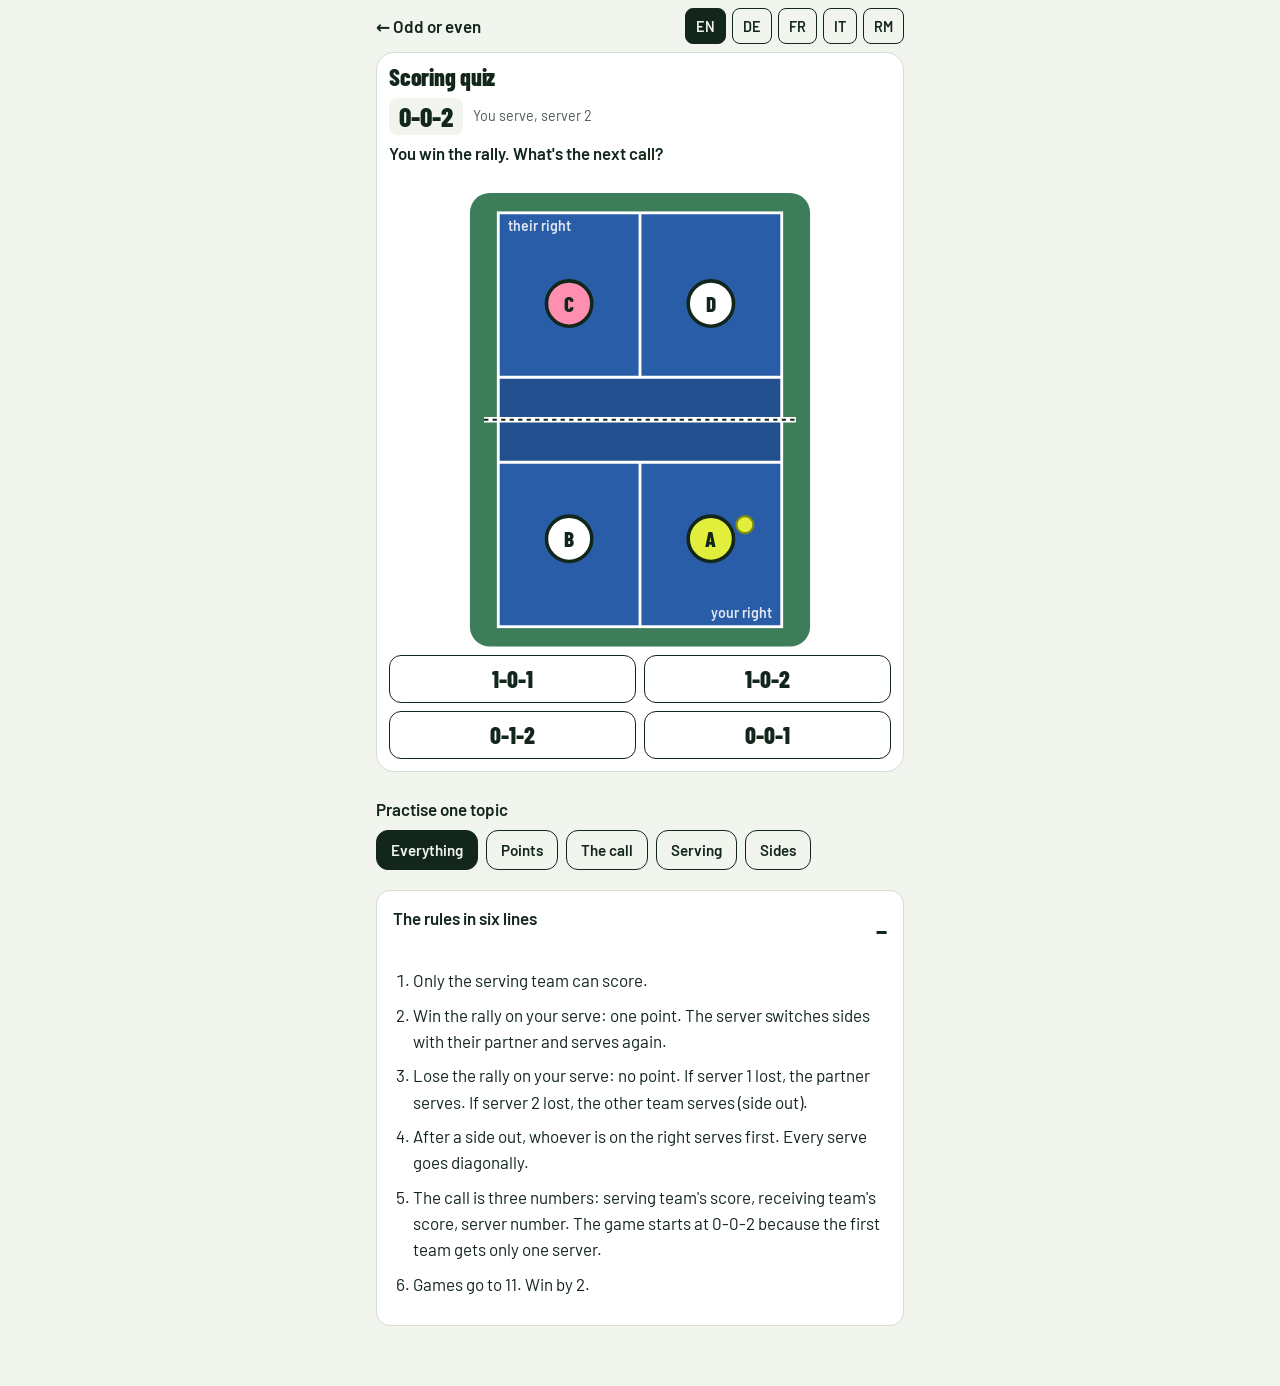
==== quiz/index.html @ fac842d4 "Fit the rally simulator on one screen and add a scoring quiz The simulator card is now at most one s" ====
<!doctype html>
<html lang="en" data-title="qTitle">
<head>
<meta charset="utf-8">
<meta name="viewport" content="width=device-width, initial-scale=1, viewport-fit=cover">
<title>Pickleball doubles scoring quiz</title>
<meta name="description" content="Practise pickleball doubles scoring: who scores, who serves next, and what the call is.">
<link rel="preconnect" href="https://fonts.googleapis.com">
<link rel="preconnect" href="https://fonts.gstatic.com" crossorigin>
<link href="https://fonts.googleapis.com/css2?family=Barlow+Condensed:wght@600;800&family=Barlow:wght@400;500;600&display=swap" rel="stylesheet">
<link rel="stylesheet" href="/shared.css">
<style>
.quizmain{max-width:560px;margin:0 auto;padding:0 16px 48px}
/* The quiz is exactly one screen: question, court and answers are always visible together. */
.screen{display:flex;flex-direction:column;gap:8px;padding:8px 0;min-height:500px;
  height:100vh;
  height:min(calc(100svh - env(safe-area-inset-top,0px) - env(safe-area-inset-bottom,0px)),780px)}
.quiz{flex:1 1 0;min-height:0;display:flex;flex-direction:column;gap:8px;padding:12px;scroll-margin:8px}
.qtop{display:flex;align-items:baseline;justify-content:space-between;gap:12px}
.qtop h1{font-size:1.5rem;margin:0}
.tally{font-size:.85rem;line-height:1.2;color:var(--muted);text-align:right}
.sit{display:flex;align-items:center;gap:10px;min-height:38px;font-size:.9rem;line-height:1.25;color:var(--muted)}
.chip{flex:none;font:800 1.7rem/1 "Barlow Condensed",sans-serif;color:var(--ink);background:var(--bg);border-radius:8px;padding:5px 10px}
.prompt{margin:0;min-height:2.5em;font-size:1.05rem;line-height:1.25;font-weight:600}

/* Answers and feedback share one fixed slot, so the court never jumps. */
.bottom{display:grid;min-height:104px}
.answers{display:grid;grid-template-columns:1fr 1fr;grid-auto-rows:1fr;gap:8px}
.answers[hidden],.fb[hidden]{display:none}
.answers button{display:flex;align-items:center;justify-content:center;border-width:1px;padding:6px 8px;font-size:.95rem;line-height:1.15}
.answers.big button{font:800 1.5rem/1.05 "Barlow Condensed",sans-serif}
.answers.locked button{cursor:default}
.answers.locked button:not(.good):not(.bad){opacity:.4}
.answers button.good{background:var(--okBg);border-color:var(--ok);color:var(--ok)}
.answers button.bad{background:var(--badBg);border-color:var(--bad);color:var(--bad)}
.tok{display:inline-flex;align-items:center;justify-content:center;width:34px;height:34px;border-radius:50%;border:2.5px solid #13261C;color:#13261C;font:800 1.1rem/1 "Barlow Condensed",sans-serif}
.fb{display:flex;align-items:stretch;gap:10px}
.fb p{flex:1;align-self:center;margin:0;font-size:.875rem;line-height:1.3}
.fb b.ok{color:var(--ok)}
.fb b.bad{color:var(--bad)}
.fb button{flex:none;min-width:84px}

.below{padding-top:16px}
.topics{display:flex;flex-wrap:wrap;gap:8px;margin-bottom:20px}
.topics button{min-height:40px;padding:6px 14px;border-width:1px;font-size:.95rem}
.topics button[aria-pressed="true"]{background:var(--ink);color:var(--bg)}

/* Short and wide (a phone on its side): court on the left, question and answers beside it. */
@media (max-height:520px) and (min-width:600px){
  .screen{height:auto;min-height:0}
  .quiz{flex:none;display:grid;grid-template-columns:minmax(180px,34%) 1fr;column-gap:16px;align-content:start}
  .quiz .court-box{grid-column:1;grid-row:1 / span 4;min-height:0}
  .quiz > :not(.court-box){grid-column:2}
}
</style>
</head>
<body>
<main class="quizmain">
  <div class="screen">
    <div class="topbar">
      <a class="navlink" href="/" data-keep-lang data-i="qBack"></a>
      <nav class="langs" aria-label="Language">
        <button data-lang="en" lang="en">EN</button>
        <button data-lang="de" lang="de">DE</button>
        <button data-lang="fr" lang="fr">FR</button>
        <button data-lang="it" lang="it">IT</button>
        <button data-lang="rm" lang="rm">RM</button>
      </nav>
    </div>
    <section class="card quiz" id="quiz">
      <div class="qtop">
        <h1 data-i="qH1"></h1>
        <span class="tally" id="tally"></span>
      </div>
      <div class="sit" id="sit"></div>
      <p class="prompt" id="prompt" aria-live="polite"></p>
      <div class="court-box" id="court"></div>
      <div class="bottom">
        <div class="answers" id="answers"></div>
        <div class="fb" id="fb" hidden>
          <p id="fbText" aria-live="polite"></p>
          <button class="primary" id="next" data-i="next"></button>
        </div>
      </div>
    </section>
  </div>

  <div class="below">
    <p class="q" data-i="topic"></p>
    <div class="topics" id="topics" role="group" data-ia="topic">
      <button data-topic="all" data-i="tAll"></button>
      <button data-topic="points" data-i="tPoints"></button>
      <button data-topic="call" data-i="tCall"></button>
      <button data-topic="serve" data-i="tServe"></button>
      <button data-topic="sides" data-i="tSides"></button>
    </div>
    <details class="more" open>
      <summary data-i="rulesT"></summary>
      <div class="body" data-ih="rulesB"></div>
    </details>
  </div>
</main>

<script src="/shared.js"></script>
<script>
(function(){
"use strict";
var PB = window.PB, t = PB.t;
function el(id){ return document.getElementById(id); }
var card = el("quiz"), ansEl = el("answers"), fbEl = el("fb"), nextBtn = el("next");
var court = PB.mountCourt(el("court"));

/* Question types per topic. A type listed twice comes up twice as often. */
var BAG = {
  points:["happens","happens","happens","over"],
  call:["call","nextcall"],
  serve:["who","who","recv"],
  sides:["where","where","imp"]
};
BAG.all = BAG.points.concat(BAG.call, BAG.call, BAG.serve, BAG.sides);
var topic = "all", q = null, phase = "ask", picked = -1, lastType = "", timer = null;
var tally = { n:0, r:0, streak:0 };

function rnd(n){ return Math.floor(Math.random()*n); }
function pick(a){ return a[rnd(a.length)]; }
function shuffle(a){ for(var i=a.length-1;i>0;i--){ var j = rnd(i+1), x = a[i]; a[i] = a[j]; a[j] = x; } return a; }
function uniq(list, not){ var out = []; list.forEach(function(x){ if(x !== not && out.indexOf(x) < 0) out.push(x); }); return out; }

/* A position that really can happen: play a random number of rallies from 0-0-2. */
function randState(){
  var s = PB.fresh(), n = rnd(28);
  for(var i=0;i<n;i++){
    var r = PB.step(s, Math.random() < .5 ? "us" : "them");
    if(r.st.us > 9 || r.st.them > 9) break;
    s = r.st;
  }
  return s;
}
/* Players placed by score alone (even: starter on the right). Used when nobody is serving in the picture. */
function posState(us, them){
  var s = PB.fresh();
  s.us = us; s.them = them; s.first = false;
  s.right.us = us % 2 ? "B" : "A";
  s.right.them = them % 2 ? "D" : "C";
  return s;
}
/* A position plus one rally. One time in seven it is the very first serve, where the one-server rule bites. */
function scenario(){
  var s = Math.random() < .15 ? PB.fresh() : randState();
  var w = Math.random() < .5 ? "us" : "them";
  var r = PB.step(s, w);
  return { s:s, w:w, st:r.st, ev:r.ev };
}

function chip(x){ return '<b class="chip">'+x+'</b>'; }
function who(s){ return t(s.serving==="us" ? "youServe" : "theyServe") + ", " + t("server") + " " + s.num; }
function sitCall(s){ return chip(PB.callOf(s)) + "<span>" + who(s) + "</span>"; }
var FILL = { A:"var(--ball)", B:"#fff", C:"var(--them)", D:"#fff" };
function tok(p){ return '<span class="tok" style="background:'+FILL[p]+'">'+p+'</span>'; }
function toks(){ return ["A","B","C","D"].map(tok); }
function why(sc){
  if(sc.ev === "point") return t("xPoint");
  if(sc.ev === "second") return t("xSecond");
  return t(sc.s.first ? "xFirst" : "xOut");
}

/* Each generator returns: state (+draw options) to show, optional after (what the court shows once answered),
   ok (index of the right option) and view(), which builds the texts in the current language. */
var G = {
  happens:function(){
    var sc = scenario(), mate = PB.partner[sc.s.server];
    return { state:sc.s, after:{state:sc.st},
      ok: sc.ev==="point" ? (sc.w==="us" ? 0 : 1) : sc.ev==="second" ? 2 : 3,
      view:function(){ return { sit:sitCall(sc.s), sitAfter:sitCall(sc.st), prompt:t(sc.w==="us" ? "pWinUs" : "pWinThem"),
        opts:[t("oPtUs"), t("oPtThem"), t("oSecond",{p:mate}), t("oOut")], why:why(sc) }; } };
  },
  over:function(){
    var c = pick([[11,9],[11,10],[12,10],[10,8],[12,11],[11,7],[13,11],[10,10],[9,7],[14,12],[11,5],[10,9]]);
    var flip = Math.random() < .5, us = flip ? c[1] : c[0], them = flip ? c[0] : c[1];
    var over = c[0] >= 11 && c[0] - c[1] >= 2;
    return { state:posState(us, them), draw:{ball:false}, ok: over ? 0 : 1,
      view:function(){ return { sit:chip(t("sitScores",{us:us,them:them})), prompt:t("pOver"), opts:[t("yes"), t("no")],
        why:t(over ? "xOverYes" : c[0] < 11 ? "xOverNo11" : "xOverNo2") }; } };
  },
  call:function(){
    var start = Math.random() < .2, s = PB.fresh();
    if(!start){ do { s = randState(); } while(s.us === s.them); }
    var S = s[s.serving], R = s[PB.other(s.serving)], n = s.num, m = 3 - n, right = PB.callOf(s);
    /* Receivers' score first is the classic slip, so it is always on offer. */
    var wrong = start ? ["0-0-1","0-0","2-0-0"]
      : uniq([R+"-"+S+"-"+n].concat(shuffle([S+"-"+R+"-"+m, R+"-"+S+"-"+m, n+"-"+S+"-"+R, S+"-"+R])), right).slice(0,3);
    var opts = shuffle(wrong.concat([right]));
    return { state:s, ok:opts.indexOf(right),
      view:function(){ return {
        sit:chip("?") + "<span>" + t("sitScores",{us:s.us,them:s.them}) + "<br>" + (start ? t("sitFirst") : who(s)) + "</span>",
        sitAfter:sitCall(s), prompt:t("pCall"), opts:opts, why:t(start ? "xStartCall" : "xCall",{call:right}) }; } };
  },
  nextcall:function(){
    var sc = scenario(), s = sc.s, S = s[s.serving], R = s[PB.other(s.serving)], n = s.num, right = PB.callOf(sc.st);
    /* The three things that can happen, plus two where the receivers wrongly get a point. */
    var wrong = uniq(shuffle([(S+1)+"-"+R+"-"+n, S+"-"+R+"-"+(3-n), R+"-"+S+"-1", S+"-"+(R+1)+"-"+n, (R+1)+"-"+S+"-1"]), right).slice(0,3);
    var opts = shuffle(wrong.concat([right]));
    return { state:s, after:{state:sc.st}, ok:opts.indexOf(right),
      view:function(){ return { sit:sitCall(s), sitAfter:sitCall(sc.st), prompt:t(sc.w==="us" ? "pNextUs" : "pNextThem"),
        opts:opts, why:why(sc) + " " + t("xNow",{call:right}) }; } };
  },
  who:function(){
    var sc = scenario(), p = sc.st.server;
    return { state:sc.s, after:{state:sc.st, draw:{mark:p}}, ok:"ABCD".indexOf(p),
      view:function(){ return { sit:sitCall(sc.s), sitAfter:sitCall(sc.st), prompt:t(sc.w==="us" ? "pWhoUs" : "pWhoThem"), opts:toks(),
        why: sc.ev==="point" ? t("xSame",{p:p}) : sc.ev==="second" ? t("xPartner",{p:p})
          : t(sc.s.first ? "xFirst" : "xOutHead") + " " + t("xRight",{p:p}) }; } };
  },
  recv:function(){
    var s = randState(), srv = s.server, rt = PB.other(s.serving);
    var rc = PB.sideOf(s, srv)==="right" ? s.right[rt] : PB.partner[s.right[rt]];
    return { state:s, after:{state:s, draw:{mark:rc, aim:[srv, rc]}}, ok:"ABCD".indexOf(rc),
      view:function(){ return { sit:sitCall(s), prompt:t("pRecv",{p:srv}), opts:toks(), why:t("xDiag",{p:rc}) }; } };
  },
  where:function(){
    var mine = Math.random() < .5, team = mine ? "us" : "them", p = mine ? "A" : "C", n = rnd(11);
    var s = posState(mine ? n : 0, mine ? 0 : n);
    /* Buttons sit under the spot they name: the other team faces us, so their right is on our left. */
    var sides = mine ? ["left","right"] : ["right","left"];
    return { state:s, draw:{hide:mine ? "AB" : "CD", ghost:team, ball:false}, after:{state:s, draw:{ball:false, mark:p}}, ok:sides.indexOf(n % 2 ? "left" : "right"),
      view:function(){ return { sit:"<span>" + t(mine ? "you" : "them") + "</span>" + chip(n), prompt:t(mine ? "pWhereUs" : "pWhereThem",{n:n,p:p}),
        opts:sides.map(function(x){ return t(x); }), why:t(n % 2 ? "xOdd" : "xEven",{n:n,p:p}) }; } };
  },
  imp:function(){
    var mine = Math.random() < .5, team = mine ? "us" : "them", p = mine ? "A" : "C", odd = Math.random() < .5;
    var ODD = [1,3,5,7,9], EVEN = [0,2,4,6,8,10];
    var fits = shuffle((odd ? ODD : EVEN).slice()).slice(0,3), wrong = pick(odd ? EVEN : ODD);
    var nums = fits.concat([wrong]).sort(function(a,b){ return a-b; });
    var s = posState(mine ? fits[0] : 0, mine ? 0 : fits[0]);
    return { state:s, draw:{ball:false, start:team}, after:{state:s, draw:{ball:false, start:team, mark:p}}, ok:nums.indexOf(wrong),
      view:function(){ return { sit:"<span>" + t(mine ? "you" : "them") + "</span>" + chip("?"), prompt:t(mine ? "pImpUs" : "pImpThem",{p:p}),
        opts:nums.map(String), why:t(odd ? "xImpOdd" : "xImpEven",{p:p,n:wrong}) }; } };
  }
};

function show(){
  var v = q.view(), done = phase !== "ask", ok = picked === q.ok;
  el("sit").innerHTML = done && v.sitAfter ? v.sitAfter : v.sit;
  el("prompt").textContent = v.prompt;
  if(done && q.after) court.draw(q.after.state, q.after.draw); else court.draw(q.state, q.draw);
  ansEl.className = "answers" + (q.type === "happens" ? "" : " big") + (done ? " locked" : "");
  ansEl.innerHTML = "";
  v.opts.forEach(function(html, i){
    var b = document.createElement("button");
    b.type = "button";
    b.innerHTML = html;
    if(done){
      b.setAttribute("aria-disabled", "true");
      if(i === q.ok) b.className = "good"; else if(i === picked) b.className = "bad";
    }
    b.onclick = function(){ answer(i); };
    ansEl.appendChild(b);
  });
  ansEl.hidden = phase === "done";
  fbEl.hidden = phase !== "done";
  el("fbText").innerHTML = phase === "done" ? '<b class="'+(ok ? "ok" : "bad")+'">'+(ok ? "✓ " : "✗ ")+t(ok ? "qRight" : "qWrong")+"</b> "+v.why : "";
  el("tally").textContent = tally.n ? t("qScore",{r:tally.r,n:tally.n}) + (tally.streak > 1 ? " · " + t("qStreak",{n:tally.streak}) : "") : "";
}
function fit(){
  var calm = window.matchMedia && matchMedia("(prefers-reduced-motion: reduce)").matches;
  try{ card.scrollIntoView({block:"nearest", behavior:calm ? "auto" : "smooth"}); }catch(e){}
}
function newQ(){
  var bag = BAG[topic], type = pick(bag);
  if(type === lastType) type = pick(bag);
  lastType = type;
  q = G[type]();
  q.type = type;
  phase = "ask"; picked = -1;
  show();
}
/* The tapped button shows right or wrong for a moment, then the explanation takes its place. */
function answer(i){
  if(phase !== "ask") return;
  picked = i; phase = "flash";
  tally.n++;
  if(i === q.ok){ tally.r++; tally.streak++; } else { tally.streak = 0; }
  show(); fit();
  timer = setTimeout(function(){
    phase = "done"; show();
    try{ nextBtn.focus({preventScroll:true}); }catch(e){}
  }, 700);
}
nextBtn.onclick = function(){ if(phase === "done"){ newQ(); fit(); } };
document.addEventListener("keydown", function(e){
  if(e.metaKey || e.ctrlKey || e.altKey) return;
  var n = "1234".indexOf(e.key);
  if(phase === "ask" && n >= 0 && n < ansEl.children.length) answer(n);
});

var chips = Array.prototype.slice.call(el("topics").children);
function setTopic(x, user){
  topic = BAG[x] ? x : "all";
  chips.forEach(function(b){ b.setAttribute("aria-pressed", b.getAttribute("data-topic") === topic); });
  try{
    var u = new URL(location.href);
    if(topic === "all") u.searchParams.delete("topic"); else u.searchParams.set("topic", topic);
    history.replaceState(null, "", u);
  }catch(e){}
  if(user){ clearTimeout(timer); lastType = ""; newQ(); fit(); }
}
chips.forEach(function(b){ b.onclick = function(){ setTopic(b.getAttribute("data-topic"), true); }; });

var first = "all";
try{ first = new URLSearchParams(location.search).get("topic") || "all"; }catch(e){}
setTopic(first, false);
newQ();
PB.initLang(show);
})();
</script>
</body>
</html>
---- shared.css ----
/* Shared by / and /quiz/: colours, type, buttons, the card and the court. */
:root{
  --bg:#F1F5EE; --surface:#FFFFFF; --ink:#13261C; --muted:#4A5C52; --line:#D5DED6;
  --court:#2A5DA8; --kitchen:#22508F; --surround:#3E7D5A;
  --ball:#E2EE3C; --ballEdge:#7F8A10; --them:#FF8FB1;
  --ok:#1F7A45; --okBg:#E3F3E8; --bad:#B3261E; --badBg:#FBE6E4;
  color-scheme: light;
  box-sizing:border-box;
  padding-top:env(safe-area-inset-top,0px);
  padding-bottom:env(safe-area-inset-bottom,0px);
}
@media (prefers-color-scheme: dark){
  :root:not([data-theme="light"]){
    --bg:#0E1C15; --surface:#16281F; --ink:#E9F0EA; --muted:#A9BBB0; --line:#2B4236;
    --surround:#2F6247; --ok:#7BD69B; --okBg:#173A26; --bad:#FF9C92; --badBg:#3C1C19;
    color-scheme: dark;
  }
}
:root[data-theme="dark"]{
  --bg:#0E1C15; --surface:#16281F; --ink:#E9F0EA; --muted:#A9BBB0; --line:#2B4236;
  --surround:#2F6247; --ok:#7BD69B; --okBg:#173A26; --bad:#FF9C92; --badBg:#3C1C19;
  color-scheme: dark;
}
*,*::before,*::after{box-sizing:inherit}
html{scroll-padding-top:env(safe-area-inset-top,0px)}
body{margin:0;background:var(--bg);color:var(--ink);font:400 1.0625rem/1.55 Barlow,system-ui,-apple-system,"Segoe UI",sans-serif}
h1,h2,.num{font-family:"Barlow Condensed","Arial Narrow",Barlow,sans-serif;font-weight:800;letter-spacing:-.01em;line-height:1.02}
p{margin:0 0 14px}
.muted{color:var(--muted)}

button,.btn{font:600 1rem Barlow,sans-serif;border-radius:12px;border:2px solid var(--ink);background:transparent;color:var(--ink);padding:13px 10px;cursor:pointer;min-height:48px}
button.primary{background:var(--ink);color:var(--bg)}
button:focus-visible,a:focus-visible{outline:3px solid var(--court);outline-offset:2px}
.btn{display:flex;align-items:center;justify-content:center;text-align:center;text-decoration:none}

.topbar{display:flex;align-items:center;justify-content:space-between;flex-wrap:wrap;gap:6px 12px}
.navlink{display:inline-flex;align-items:center;min-height:36px;color:var(--ink);font-weight:600;text-decoration:none}
.langs{display:flex;gap:6px;justify-content:flex-end;margin-left:auto}
.langs button{min-height:36px;padding:4px 10px;border-width:1px;font-size:.9rem;font-weight:600;border-radius:8px}
.langs button[aria-pressed="true"]{background:var(--ink);color:var(--bg)}

.card{background:var(--surface);border:1px solid var(--line);border-radius:18px;padding:16px}
.q{font-weight:600;margin:0 0 8px}
.tag{display:inline-block;font:800 .95rem "Barlow Condensed",sans-serif;padding:1px 8px;border-radius:6px;margin-right:4px}
.tag.even{background:var(--court);color:#fff}
.tag.odd{background:var(--ball);color:#13261C}

/* The court fills whatever height its card has left, so the card can be sized to the screen. */
.court-box{position:relative;flex:1 1 0;min-height:160px}
.court-box svg{position:absolute;top:0;left:0;width:100%;height:100%;display:block}
.p{transition:transform .6s cubic-bezier(.5,0,.2,1),opacity .3s}
.p circle{stroke-width:2.5}
.p text{font:800 15px "Barlow Condensed",sans-serif;text-anchor:middle;dominant-baseline:central}
.ball{transition:transform .45s ease,opacity .3s}
.start,.ghost,.ring,.aim{transition:opacity .3s}
.ghost text{font:800 16px "Barlow Condensed",sans-serif;fill:#fff;text-anchor:middle;dominant-baseline:central}
.side-tag{font:600 10px Barlow,sans-serif;fill:#fff;opacity:.85}

details.more{background:var(--surface);border:1px solid var(--line);border-radius:14px;margin:12px 0}
details.more summary{cursor:pointer;list-style:none;padding:14px 44px 14px 16px;font-weight:600;position:relative;min-height:48px}
details.more summary::-webkit-details-marker{display:none}
details.more summary::after{content:"+";position:absolute;right:16px;top:50%;transform:translateY(-50%);font:800 1.6rem "Barlow Condensed",sans-serif}
details.more[open] summary::after{content:"−"}
details.more .body{padding:0 16px 14px}
details.more ol{padding-left:1.2em;margin:0 0 14px}
details.more li{margin-bottom:8px}

@media (prefers-reduced-motion: reduce){ .p,.ball,.start,.ghost,.ring,.aim{transition:none} }
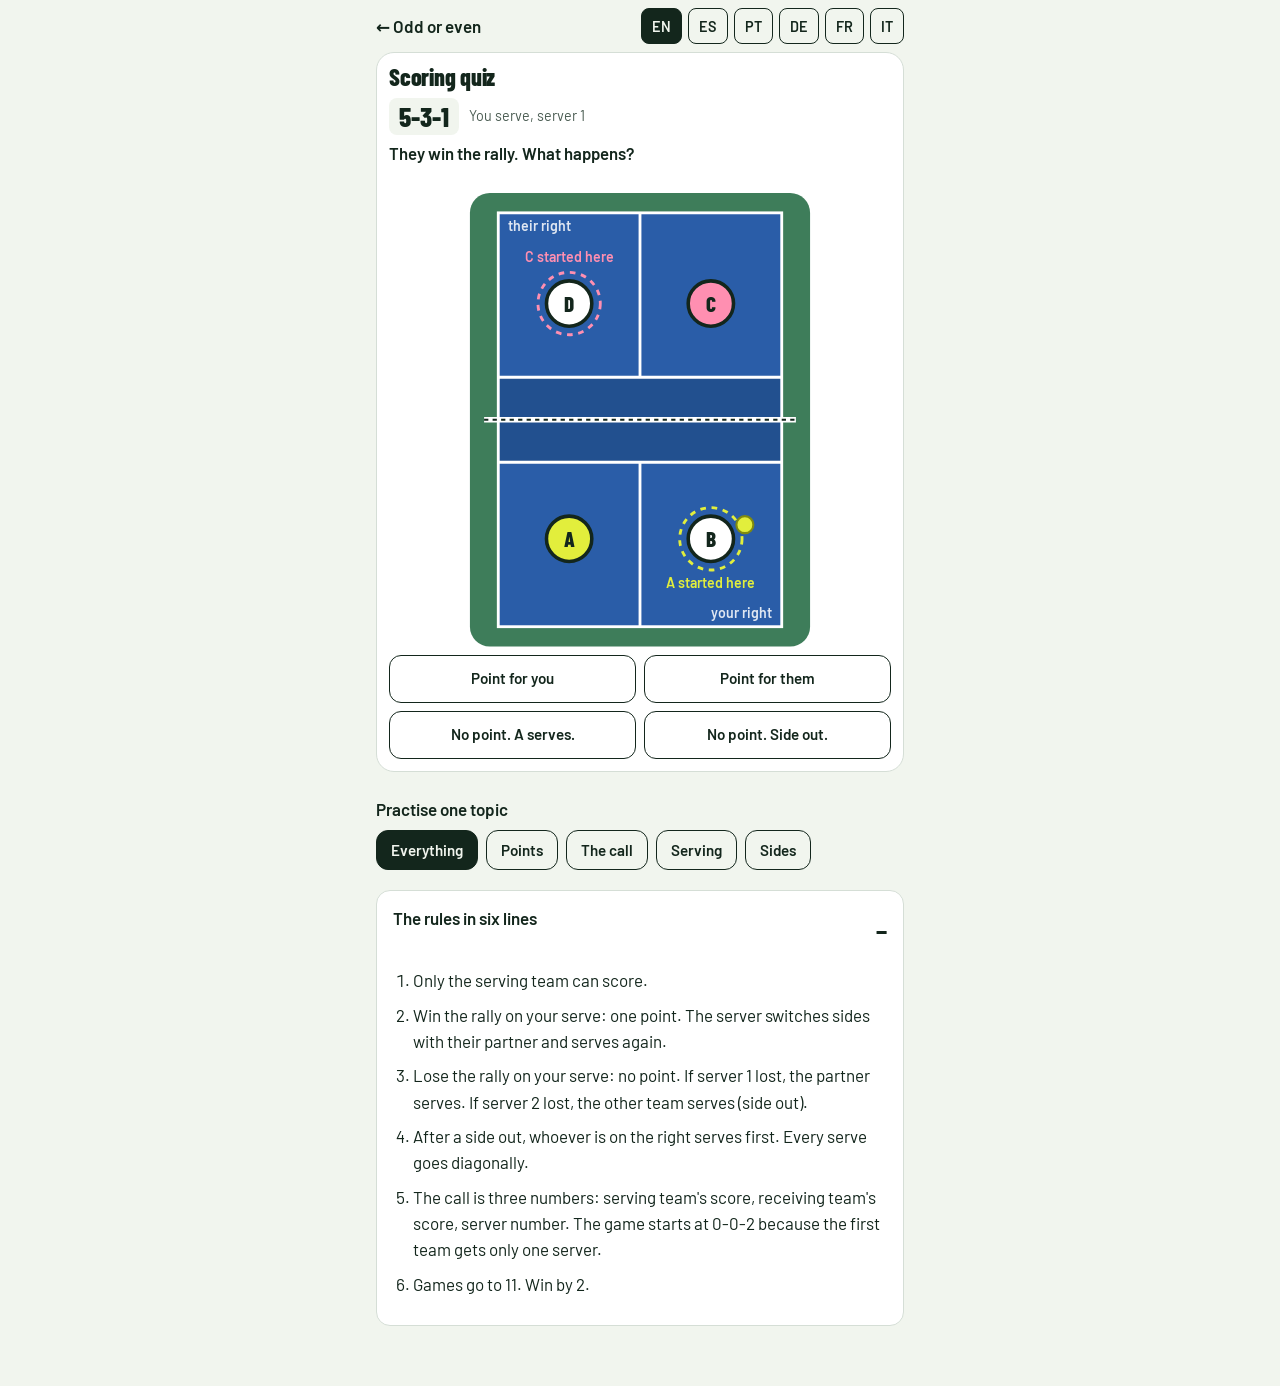
==== commit 69948738: "Neutral wording, drop Romansh, add Spanish and Portuguese - Rename "Settle it" to "Check a score" an" ====
--- a/quiz/index.html
+++ b/quiz/index.html
@@ -61,10 +61,11 @@
       <a class="navlink" href="/" data-keep-lang data-i="qBack"></a>
       <nav class="langs" aria-label="Language">
         <button data-lang="en" lang="en">EN</button>
+        <button data-lang="es" lang="es">ES</button>
+        <button data-lang="pt" lang="pt">PT</button>
         <button data-lang="de" lang="de">DE</button>
         <button data-lang="fr" lang="fr">FR</button>
         <button data-lang="it" lang="it">IT</button>
-        <button data-lang="rm" lang="rm">RM</button>
       </nav>
     </div>
     <section class="card quiz" id="quiz">
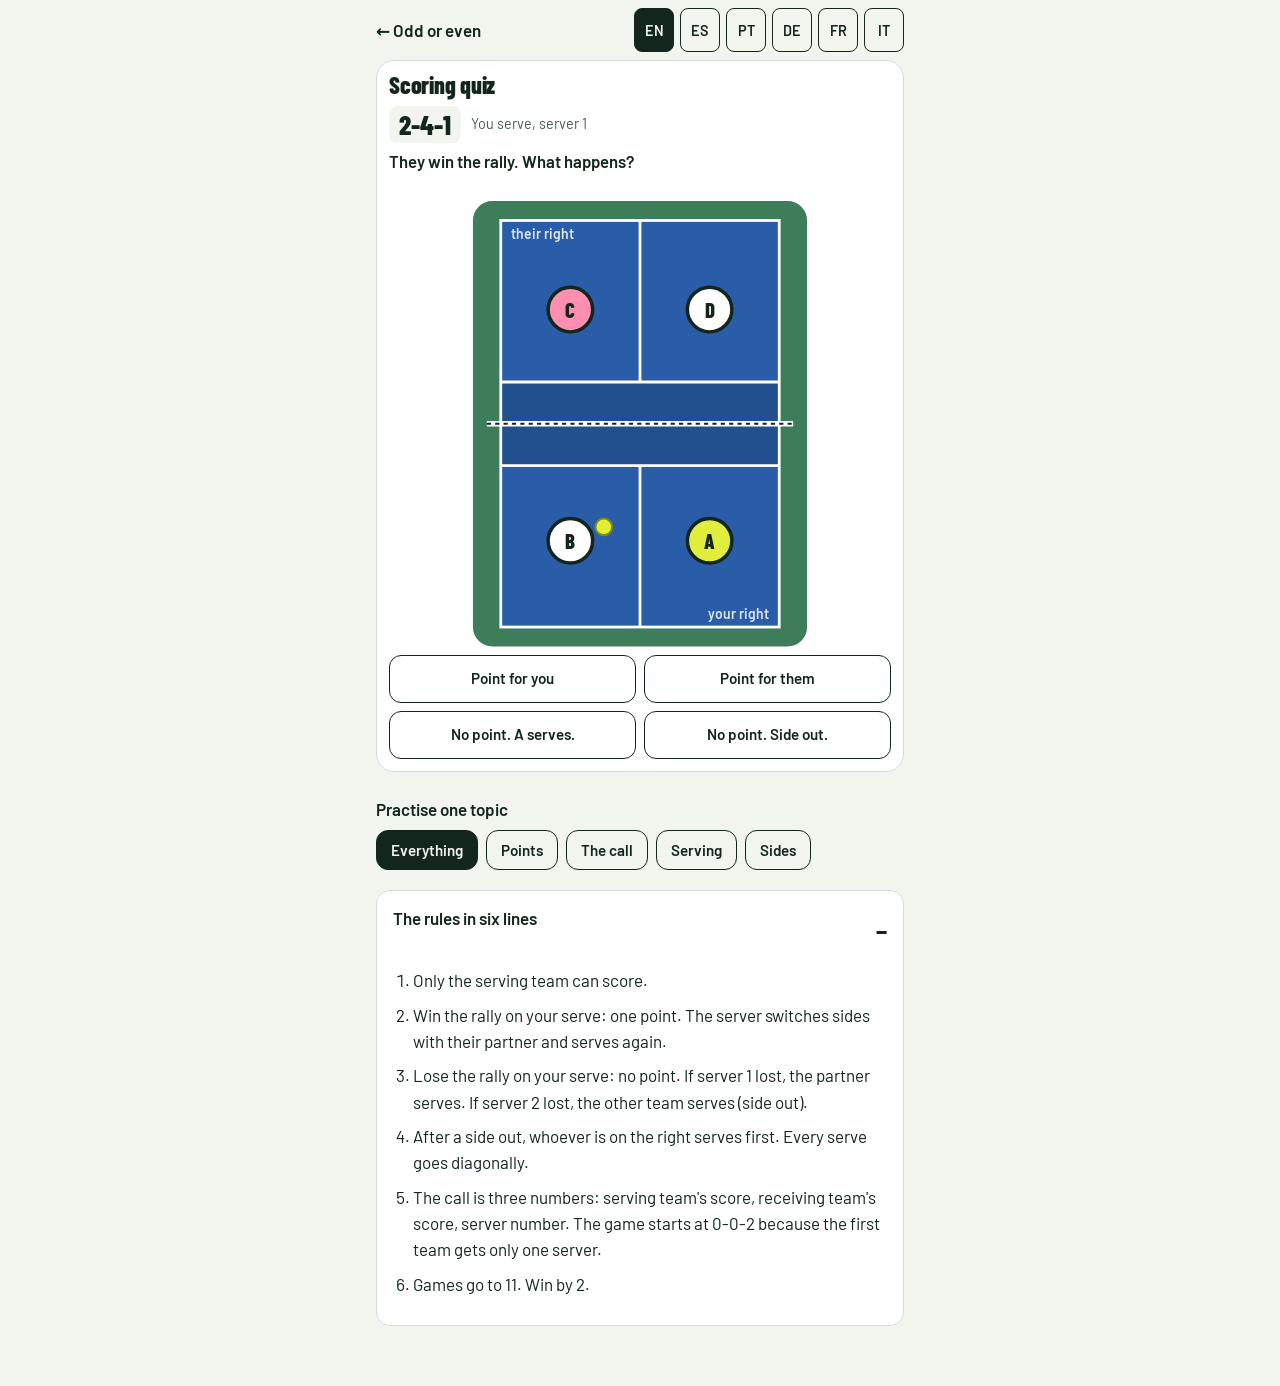
==== commit bbe4f1d4: "Friendlier wording, Portuguese and Spanish fixes, small-phone fixes - The finger-counting tip speaks" ====
--- a/quiz/index.html
+++ b/quiz/index.html
@@ -296,7 +296,7 @@
 
 var chips = Array.prototype.slice.call(el("topics").children);
 function setTopic(x, user){
-  topic = BAG[x] ? x : "all";
+  topic = Object.prototype.hasOwnProperty.call(BAG, x) ? x : "all";
   chips.forEach(function(b){ b.setAttribute("aria-pressed", b.getAttribute("data-topic") === topic); });
   try{
     var u = new URL(location.href);
--- a/shared.css
+++ b/shared.css
@@ -3,7 +3,7 @@
   --bg:#F1F5EE; --surface:#FFFFFF; --ink:#13261C; --muted:#4A5C52; --line:#D5DED6;
   --court:#2A5DA8; --kitchen:#22508F; --surround:#3E7D5A;
   --ball:#E2EE3C; --ballEdge:#7F8A10; --them:#FF8FB1;
-  --ok:#1F7A45; --okBg:#E3F3E8; --bad:#B3261E; --badBg:#FBE6E4;
+  --ok:#1F7A45; --okBg:#E3F3E8; --bad:#B3261E; --badBg:#FBE6E4; --focus:#2A5DA8;
   color-scheme: light;
   box-sizing:border-box;
   padding-top:env(safe-area-inset-top,0px);
@@ -12,13 +12,13 @@
 @media (prefers-color-scheme: dark){
   :root:not([data-theme="light"]){
     --bg:#0E1C15; --surface:#16281F; --ink:#E9F0EA; --muted:#A9BBB0; --line:#2B4236;
-    --surround:#2F6247; --ok:#7BD69B; --okBg:#173A26; --bad:#FF9C92; --badBg:#3C1C19;
+    --surround:#2F6247; --ok:#7BD69B; --okBg:#173A26; --bad:#FF9C92; --badBg:#3C1C19; --focus:#E2EE3C;
     color-scheme: dark;
   }
 }
 :root[data-theme="dark"]{
   --bg:#0E1C15; --surface:#16281F; --ink:#E9F0EA; --muted:#A9BBB0; --line:#2B4236;
-  --surround:#2F6247; --ok:#7BD69B; --okBg:#173A26; --bad:#FF9C92; --badBg:#3C1C19;
+  --surround:#2F6247; --ok:#7BD69B; --okBg:#173A26; --bad:#FF9C92; --badBg:#3C1C19; --focus:#E2EE3C;
   color-scheme: dark;
 }
 *,*::before,*::after{box-sizing:inherit}
@@ -28,15 +28,15 @@
 p{margin:0 0 14px}
 .muted{color:var(--muted)}
 
-button,.btn{font:600 1rem Barlow,sans-serif;border-radius:12px;border:2px solid var(--ink);background:transparent;color:var(--ink);padding:13px 10px;cursor:pointer;min-height:48px}
+button,.btn{font:600 1rem Barlow,sans-serif;border-radius:12px;border:2px solid var(--ink);background:transparent;color:var(--ink);padding:13px 10px;cursor:pointer;min-height:48px;touch-action:manipulation}
 button.primary{background:var(--ink);color:var(--bg)}
-button:focus-visible,a:focus-visible{outline:3px solid var(--court);outline-offset:2px}
+button:focus-visible,a:focus-visible{outline:3px solid var(--focus);outline-offset:2px}
 .btn{display:flex;align-items:center;justify-content:center;text-align:center;text-decoration:none}
 
 .topbar{display:flex;align-items:center;justify-content:space-between;flex-wrap:wrap;gap:6px 12px}
-.navlink{display:inline-flex;align-items:center;min-height:36px;color:var(--ink);font-weight:600;text-decoration:none}
+.navlink{display:inline-flex;align-items:center;min-height:44px;color:var(--ink);font-weight:600;text-decoration:none}
 .langs{display:flex;gap:6px;justify-content:flex-end;margin-left:auto}
-.langs button{min-height:36px;padding:4px 10px;border-width:1px;font-size:.9rem;font-weight:600;border-radius:8px}
+.langs button{min-height:44px;min-width:40px;padding:4px 8px;border-width:1px;font-size:.9rem;font-weight:600;border-radius:8px}
 .langs button[aria-pressed="true"]{background:var(--ink);color:var(--bg)}
 
 .card{background:var(--surface);border:1px solid var(--line);border-radius:18px;padding:16px}
